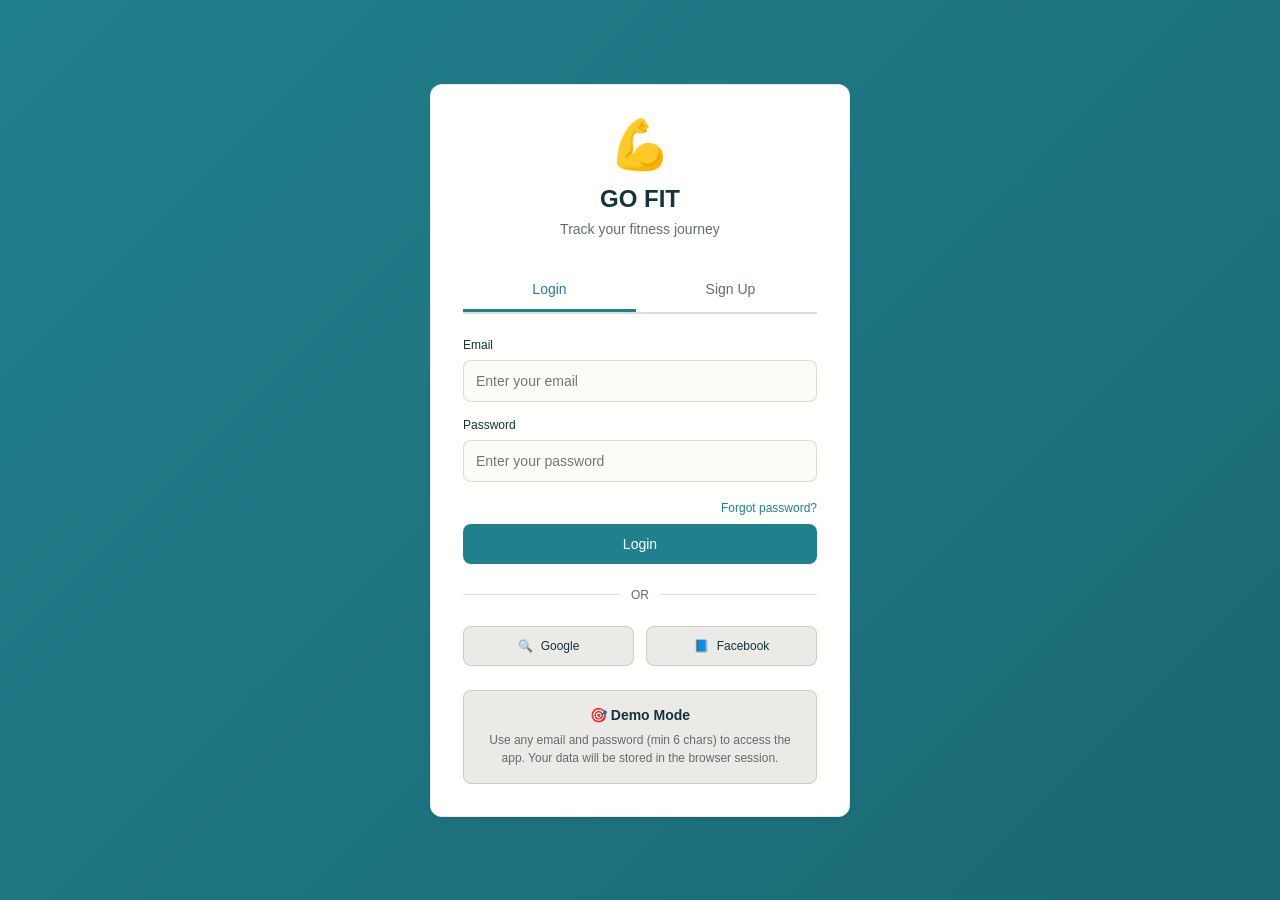
==== index.html @ e615f455 "Add files via upload" ====
<!DOCTYPE html>
<html lang="en">
<head>
    <meta charset="UTF-8">
    <meta name="viewport" content="width=device-width, initial-scale=1.0">
    <title>GO FIT</title>
    <link rel="stylesheet" href="style.css">
</head>
<body>
    <div class="container">
        <header>
            <h1>GO FIT</h1>
            <p class="subtitle">Track your workouts, progress, and nutrition</p>
            <div style="display: flex; justify-content: space-between; align-items: center;">
        <div>
            <h1>GO FIT</h1>
            <p class="subtitle">Track your workouts, progress, and nutrition</p>
        </div>
        <button onclick="logout()" class="btn btn-secondary" style="width: auto; padding: 8px 16px;">
            Logout
        </button>
    </div>
        </header>

        <div class="tabs">
            <button class="tab active" onclick="showTab('dashboard')">Dashboard</button>
            <button class="tab" onclick="showTab('workouts')">My Workouts</button>
            <button class="tab" onclick="showTab('progress')">Progress</button>
            <button class="tab" onclick="showTab('calculator')">Calculators</button>
            <button class="tab" onclick="showTab('exercises')">Exercise Library</button>
        </div>

        <!-- Dashboard Tab -->
        <div id="dashboard" class="tab-content active">
            <div class="grid">
                <div class="card">
                    <h3 class="card-title">Weekly Summary</h3>
                    <div class="stat-value" id="weeklyWorkouts">0</div>
                    <div class="stat-label">Workouts This Week</div>
                </div>
                <div class="card">
                    <h3 class="card-title">Total Workouts</h3>
                    <div class="stat-value" id="totalWorkouts">0</div>
                    <div class="stat-label">All Time</div>
                </div>
                <div class="card">
                    <h3 class="card-title">Current Streak</h3>
                    <div class="stat-value" id="currentStreak">0</div>
                    <div class="stat-label">Days</div>
                </div>
            </div>

            <div class="card">
                <h3 class="card-title">Weekly Goal Progress</h3>
                <div class="progress-bar">
                    <div class="progress-fill" id="weeklyProgress" style="width: 0%">0%</div>
                </div>
                <p style="color: var(--color-text-secondary); font-size: var(--font-size-sm);">
                    Target: 5 workouts per week
                </p>
            </div>

            <div class="card">
                <h3 class="card-title">Recent Workouts</h3>
                <ul class="workout-list" id="recentWorkoutsList">
                    <div class="empty-state">
                        <div class="empty-state-icon">🏋️</div>
                        <p>No workouts logged yet. Add your first workout!</p>
                    </div>
                </ul>
            </div>
        </div>

        <!-- Workouts Tab -->
        <div id="workouts" class="tab-content">
            <div class="grid">
                <div class="card">
                    <h3 class="card-title">Log New Workout</h3>
                    <form id="workoutForm">
                        <div class="form-group">
                            <label>Workout Type</label>
                            <select id="workoutType" required>
                                <option value="">Select type...</option>
                                <option value="Chest">Chest</option>
                                <option value="Back">Back</option>
                                <option value="Legs">Legs</option>
                                <option value="Shoulders">Shoulders</option>
                                <option value="Arms">Arms</option>
                                <option value="Cardio">Cardio</option>
                                <option value="Full Body">Full Body</option>
                            </select>
                        </div>
                        <div class="form-group">
                            <label>Duration (minutes)</label>
                            <input type="number" id="duration" min="1" required>
                        </div>
                        <div class="form-group">
                            <label>Intensity</label>
                            <select id="intensity" required>
                                <option value="Light">Light</option>
                                <option value="Moderate">Moderate</option>
                                <option value="High">High</option>
                                <option value="Extreme">Extreme</option>
                            </select>
                        </div>
                        <div class="form-group">
                            <label>Notes (optional)</label>
                            <textarea id="notes" rows="3" placeholder="How did the workout feel?"></textarea>
                        </div>
                        <button type="submit" class="btn">Add Workout</button>
                    </form>
                </div>

                <div class="card">
                    <h3 class="card-title">All Workouts</h3>
                    <ul class="workout-list" id="allWorkoutsList">
                        <div class="empty-state">
                            <div class="empty-state-icon">📋</div>
                            <p>No workouts yet. Start logging!</p>
                        </div>
                    </ul>
                </div>
            </div>
        </div>

        <!-- Progress Tab -->
        <div id="progress" class="tab-content">
            <div class="grid">
                <div class="card">
                    <h3 class="card-title">Body Measurements</h3>
                    <form id="measurementForm">
                        <div class="form-group">
                            <label>Weight (kg)</label>
                            <input type="number" id="weight" step="0.1" min="0" required>
                        </div>
                        <div class="form-group">
                            <label>Body Fat % (optional)</label>
                            <input type="number" id="bodyFat" step="0.1" min="0" max="100">
                        </div>
                        <div class="form-group">
                            <label>Chest (cm)</label>
                            <input type="number" id="chest" step="0.1" min="0">
                        </div>
                        <div class="form-group">
                            <label>Waist (cm)</label>
                            <input type="number" id="waist" step="0.1" min="0">
                        </div>
                        <div class="form-group">
                            <label>Arms (cm)</label>
                            <input type="number" id="arms" step="0.1" min="0">
                        </div>
                        <button type="submit" class="btn">Save Measurements</button>
                    </form>
                </div>

                <div class="card">
                    <h3 class="card-title">Latest Measurements</h3>
                    <div id="measurementDisplay">
                        <div class="empty-state">
                            <div class="empty-state-icon">📏</div>
                            <p>No measurements recorded yet.</p>
                        </div>
                    </div>
                </div>
            </div>

            <div class="card">
                <h3 class="card-title">Workout History</h3>
                <div class="grid" style="margin-top: var(--space-16);">
                    <div class="card" style="background: var(--color-bg-1);">
                        <div class="stat-label">Chest Workouts</div>
                        <div class="stat-value" id="chestCount">0</div>
                    </div>
                    <div class="card" style="background: var(--color-bg-2);">
                        <div class="stat-label">Back Workouts</div>
                        <div class="stat-value" id="backCount">0</div>
                    </div>
                    <div class="card" style="background: var(--color-bg-3);">
                        <div class="stat-label">Leg Workouts</div>
                        <div class="stat-value" id="legsCount">0</div>
                    </div>
                    <div class="card" style="background: var(--color-bg-4);">
                        <div class="stat-label">Cardio Sessions</div>
                        <div class="stat-value" id="cardioCount">0</div>
                    </div>
                </div>
            </div>
        </div>

        <!-- Calculator Tab -->
        <div id="calculator" class="tab-content">
            <div class="grid">
                <div class="card">
                    <h3 class="card-title">BMI Calculator</h3>
                    <form id="bmiForm">
                        <div class="form-group">
                            <label>Height (cm)</label>
                            <input type="number" id="bmiHeight" step="0.1" min="0" required>
                        </div>
                        <div class="form-group">
                            <label>Weight (kg)</label>
                            <input type="number" id="bmiWeight" step="0.1" min="0" required>
                        </div>
                        <button type="submit" class="btn">Calculate BMI</button>
                    </form>
                    <div id="bmiResult"></div>
                </div>

                <div class="card">
                    <h3 class="card-title">Calorie Calculator</h3>
                    <form id="calorieForm">
                        <div class="form-group">
                            <label>Age</label>
                            <input type="number" id="age" min="1" required>
                        </div>
                        <div class="form-group">
                            <label>Gender</label>
                            <select id="gender" required>
                                <option value="male">Male</option>
                                <option value="female">Female</option>
                            </select>
                        </div>
                        <div class="form-group">
                            <label>Height (cm)</label>
                            <input type="number" id="calHeight" step="0.1" min="0" required>
                        </div>
                        <div class="form-group">
                            <label>Weight (kg)</label>
                            <input type="number" id="calWeight" step="0.1" min="0" required>
                        </div>
                        <div class="form-group">
                            <label>Activity Level</label>
                            <select id="activityLevel" required>
                                <option value="1.2">Sedentary (little/no exercise)</option>
                                <option value="1.375">Light (1-3 days/week)</option>
                                <option value="1.55">Moderate (3-5 days/week)</option>
                                <option value="1.725">Active (6-7 days/week)</option>
                                <option value="1.9">Very Active (twice per day)</option>
                            </select>
                        </div>
                        <button type="submit" class="btn">Calculate Calories</button>
                    </form>
                    <div id="calorieResult"></div>
                </div>

                <div class="card">
                    <h3 class="card-title">Macro Calculator</h3>
                    <form id="macroForm">
                        <div class="form-group">
                            <label>Daily Calories</label>
                            <input type="number" id="macroCalories" min="0" required>
                        </div>
                        <div class="form-group">
                            <label>Goal</label>
                            <select id="macroGoal" required>
                                <option value="balanced">Balanced (40/30/30)</option>
                                <option value="bulking">Bulking (40/30/30)</option>
                                <option value="cutting">Cutting (40/40/20)</option>
                                <option value="highprotein">High Protein (30/40/30)</option>
                            </select>
                        </div>
                        <button type="submit" class="btn">Calculate Macros</button>
                    </form>
                    <div id="macroResult"></div>
                </div>
            </div>
        </div>

        <!-- Exercise Library Tab -->
        <div id="exercises" class="tab-content">
            <div class="card">
                <h3 class="card-title">Exercise Library</h3>
                <div class="form-group">
                    <label>Filter by Muscle Group</label>
                    <select id="exerciseFilter" onchange="filterExercises()">
                        <option value="all">All Exercises</option>
                        <option value="chest">Chest</option>
                        <option value="back">Back</option>
                        <option value="legs">Legs</option>
                        <option value="shoulders">Shoulders</option>
                        <option value="arms">Arms</option>
                        <option value="core">Core</option>
                    </select>
                </div>
                <div class="exercise-grid" id="exerciseLibrary"></div>
            </div>
        </div>
    </div>

    <script src="script.js"></script>
</body>
</html>
---- style.css ----
:root {
  /* Primitive Color Tokens */
  --color-white: rgba(255, 255, 255, 1);
  --color-black: rgba(0, 0, 0, 1);
  --color-cream-50: rgba(252, 252, 249, 1);
  --color-cream-100: rgba(255, 255, 253, 1);
  --color-gray-200: rgba(245, 245, 245, 1);
  --color-gray-300: rgba(167, 169, 169, 1);
  --color-gray-400: rgba(119, 124, 124, 1);
  --color-slate-500: rgba(98, 108, 113, 1);
  --color-brown-600: rgba(94, 82, 64, 1);
  --color-charcoal-700: rgba(31, 33, 33, 1);
  --color-charcoal-800: rgba(38, 40, 40, 1);
  --color-slate-900: rgba(19, 52, 59, 1);
  --color-teal-300: rgba(50, 184, 198, 1);
  --color-teal-400: rgba(45, 166, 178, 1);
  --color-teal-500: rgba(33, 128, 141, 1);
  --color-teal-600: rgba(29, 116, 128, 1);
  --color-teal-700: rgba(26, 104, 115, 1);
  --color-teal-800: rgba(41, 150, 161, 1);
  --color-red-400: rgba(255, 84, 89, 1);
  --color-red-500: rgba(192, 21, 47, 1);
  --color-orange-400: rgba(230, 129, 97, 1);
  --color-orange-500: rgba(168, 75, 47, 1);

  /* RGB versions for opacity control */
  --color-brown-600-rgb: 94, 82, 64;
  --color-teal-500-rgb: 33, 128, 141;
  --color-slate-900-rgb: 19, 52, 59;
  --color-slate-500-rgb: 98, 108, 113;
  --color-red-500-rgb: 192, 21, 47;
  --color-red-400-rgb: 255, 84, 89;
  --color-orange-500-rgb: 168, 75, 47;
  --color-orange-400-rgb: 230, 129, 97;

  /* Background color tokens (Light Mode) */
  --color-bg-1: rgba(59, 130, 246, 0.08); /* Light blue */
  --color-bg-2: rgba(245, 158, 11, 0.08); /* Light yellow */
  --color-bg-3: rgba(34, 197, 94, 0.08); /* Light green */
  --color-bg-4: rgba(239, 68, 68, 0.08); /* Light red */
  --color-bg-5: rgba(147, 51, 234, 0.08); /* Light purple */
  --color-bg-6: rgba(249, 115, 22, 0.08); /* Light orange */
  --color-bg-7: rgba(236, 72, 153, 0.08); /* Light pink */
  --color-bg-8: rgba(6, 182, 212, 0.08); /* Light cyan */

  /* Semantic Color Tokens (Light Mode) */
  --color-background: var(--color-cream-50);
  --color-surface: var(--color-cream-100);
  --color-text: var(--color-slate-900);
  --color-text-secondary: var(--color-slate-500);
  --color-primary: var(--color-teal-500);
  --color-primary-hover: var(--color-teal-600);
  --color-primary-active: var(--color-teal-700);
  --color-secondary: rgba(var(--color-brown-600-rgb), 0.12);
  --color-secondary-hover: rgba(var(--color-brown-600-rgb), 0.2);
  --color-secondary-active: rgba(var(--color-brown-600-rgb), 0.25);
  --color-border: rgba(var(--color-brown-600-rgb), 0.2);
  --color-btn-primary-text: var(--color-cream-50);
  --color-card-border: rgba(var(--color-brown-600-rgb), 0.12);
  --color-card-border-inner: rgba(var(--color-brown-600-rgb), 0.12);
  --color-error: var(--color-red-500);
  --color-success: var(--color-teal-500);
  --color-warning: var(--color-orange-500);
  --color-info: var(--color-slate-500);
  --color-focus-ring: rgba(var(--color-teal-500-rgb), 0.4);
  --color-select-caret: rgba(var(--color-slate-900-rgb), 0.8);

  /* Common style patterns */
  --focus-ring: 0 0 0 3px var(--color-focus-ring);
  --focus-outline: 2px solid var(--color-primary);
  --status-bg-opacity: 0.15;
  --status-border-opacity: 0.25;
  --select-caret-light: url("data:image/svg+xml,%3Csvg xmlns='http://www.w3.org/2000/svg' width='16' height='16' viewBox='0 0 24 24' fill='none' stroke='%23134252' stroke-width='2' stroke-linecap='round' stroke-linejoin='round'%3E%3Cpolyline points='6 9 12 15 18 9'%3E%3C/polyline%3E%3C/svg%3E");
  --select-caret-dark: url("data:image/svg+xml,%3Csvg xmlns='http://www.w3.org/2000/svg' width='16' height='16' viewBox='0 0 24 24' fill='none' stroke='%23f5f5f5' stroke-width='2' stroke-linecap='round' stroke-linejoin='round'%3E%3Cpolyline points='6 9 12 15 18 9'%3E%3C/polyline%3E%3C/svg%3E");

  /* RGB versions for opacity control */
  --color-success-rgb: 33, 128, 141;
  --color-error-rgb: 192, 21, 47;
  --color-warning-rgb: 168, 75, 47;
  --color-info-rgb: 98, 108, 113;

  /* Typography */
  --font-family-base: "FKGroteskNeue", "Geist", "Inter", -apple-system,
    BlinkMacSystemFont, "Segoe UI", Roboto, sans-serif;
  --font-family-mono: "Berkeley Mono", ui-monospace, SFMono-Regular, Menlo,
    Monaco, Consolas, monospace;
  --font-size-xs: 11px;
  --font-size-sm: 12px;
  --font-size-base: 14px;
  --font-size-md: 14px;
  --font-size-lg: 16px;
  --font-size-xl: 18px;
  --font-size-2xl: 20px;
  --font-size-3xl: 24px;
  --font-size-4xl: 30px;
  --font-weight-normal: 400;
  --font-weight-medium: 500;
  --font-weight-semibold: 550;
  --font-weight-bold: 600;
  --line-height-tight: 1.2;
  --line-height-normal: 1.5;
  --letter-spacing-tight: -0.01em;

  /* Spacing */
  --space-0: 0;
  --space-1: 1px;
  --space-2: 2px;
  --space-4: 4px;
  --space-6: 6px;
  --space-8: 8px;
  --space-10: 10px;
  --space-12: 12px;
  --space-16: 16px;
  --space-20: 20px;
  --space-24: 24px;
  --space-32: 32px;

  /* Border Radius */
  --radius-sm: 6px;
  --radius-base: 8px;
  --radius-md: 10px;
  --radius-lg: 12px;
  --radius-full: 9999px;

  /* Shadows */
  --shadow-xs: 0 1px 2px rgba(0, 0, 0, 0.02);
  --shadow-sm: 0 1px 3px rgba(0, 0, 0, 0.04), 0 1px 2px rgba(0, 0, 0, 0.02);
  --shadow-md: 0 4px 6px -1px rgba(0, 0, 0, 0.04),
    0 2px 4px -1px rgba(0, 0, 0, 0.02);
  --shadow-lg: 0 10px 15px -3px rgba(0, 0, 0, 0.04),
    0 4px 6px -2px rgba(0, 0, 0, 0.02);
  --shadow-inset-sm: inset 0 1px 0 rgba(255, 255, 255, 0.15),
    inset 0 -1px 0 rgba(0, 0, 0, 0.03);

  /* Animation */
  --duration-fast: 150ms;
  --duration-normal: 250ms;
  --ease-standard: cubic-bezier(0.16, 1, 0.3, 1);

  /* Layout */
  --container-sm: 640px;
  --container-md: 768px;
  --container-lg: 1024px;
  --container-xl: 1280px;
}

/* Dark mode colors */
@media (prefers-color-scheme: dark) {
  :root {
    /* RGB versions for opacity control (Dark Mode) */
    --color-gray-400-rgb: 119, 124, 124;
    --color-teal-300-rgb: 50, 184, 198;
    --color-gray-300-rgb: 167, 169, 169;
    --color-gray-200-rgb: 245, 245, 245;

    /* Background color tokens (Dark Mode) */
    --color-bg-1: rgba(29, 78, 216, 0.15); /* Dark blue */
    --color-bg-2: rgba(180, 83, 9, 0.15); /* Dark yellow */
    --color-bg-3: rgba(21, 128, 61, 0.15); /* Dark green */
    --color-bg-4: rgba(185, 28, 28, 0.15); /* Dark red */
    --color-bg-5: rgba(107, 33, 168, 0.15); /* Dark purple */
    --color-bg-6: rgba(194, 65, 12, 0.15); /* Dark orange */
    --color-bg-7: rgba(190, 24, 93, 0.15); /* Dark pink */
    --color-bg-8: rgba(8, 145, 178, 0.15); /* Dark cyan */

    /* Semantic Color Tokens (Dark Mode) */
    --color-background: var(--color-charcoal-700);
    --color-surface: var(--color-charcoal-800);
    --color-text: var(--color-gray-200);
    --color-text-secondary: rgba(var(--color-gray-300-rgb), 0.7);
    --color-primary: var(--color-teal-300);
    --color-primary-hover: var(--color-teal-400);
    --color-primary-active: var(--color-teal-800);
    --color-secondary: rgba(var(--color-gray-400-rgb), 0.15);
    --color-secondary-hover: rgba(var(--color-gray-400-rgb), 0.25);
    --color-secondary-active: rgba(var(--color-gray-400-rgb), 0.3);
    --color-border: rgba(var(--color-gray-400-rgb), 0.3);
    --color-error: var(--color-red-400);
    --color-success: var(--color-teal-300);
    --color-warning: var(--color-orange-400);
    --color-info: var(--color-gray-300);
    --color-focus-ring: rgba(var(--color-teal-300-rgb), 0.4);
    --color-btn-primary-text: var(--color-slate-900);
    --color-card-border: rgba(var(--color-gray-400-rgb), 0.2);
    --color-card-border-inner: rgba(var(--color-gray-400-rgb), 0.15);
    --shadow-inset-sm: inset 0 1px 0 rgba(255, 255, 255, 0.1),
      inset 0 -1px 0 rgba(0, 0, 0, 0.15);
    --button-border-secondary: rgba(var(--color-gray-400-rgb), 0.2);
    --color-border-secondary: rgba(var(--color-gray-400-rgb), 0.2);
    --color-select-caret: rgba(var(--color-gray-200-rgb), 0.8);

    /* Common style patterns - updated for dark mode */
    --focus-ring: 0 0 0 3px var(--color-focus-ring);
    --focus-outline: 2px solid var(--color-primary);
    --status-bg-opacity: 0.15;
    --status-border-opacity: 0.25;
    --select-caret-light: url("data:image/svg+xml,%3Csvg xmlns='http://www.w3.org/2000/svg' width='16' height='16' viewBox='0 0 24 24' fill='none' stroke='%23134252' stroke-width='2' stroke-linecap='round' stroke-linejoin='round'%3E%3Cpolyline points='6 9 12 15 18 9'%3E%3C/polyline%3E%3C/svg%3E");
    --select-caret-dark: url("data:image/svg+xml,%3Csvg xmlns='http://www.w3.org/2000/svg' width='16' height='16' viewBox='0 0 24 24' fill='none' stroke='%23f5f5f5' stroke-width='2' stroke-linecap='round' stroke-linejoin='round'%3E%3Cpolyline points='6 9 12 15 18 9'%3E%3C/polyline%3E%3C/svg%3E");

    /* RGB versions for dark mode */
    --color-success-rgb: var(--color-teal-300-rgb);
    --color-error-rgb: var(--color-red-400-rgb);
    --color-warning-rgb: var(--color-orange-400-rgb);
    --color-info-rgb: var(--color-gray-300-rgb);
  }
}

/* Data attribute for manual theme switching */
[data-color-scheme="dark"] {
  /* RGB versions for opacity control (dark mode) */
  --color-gray-400-rgb: 119, 124, 124;
  --color-teal-300-rgb: 50, 184, 198;
  --color-gray-300-rgb: 167, 169, 169;
  --color-gray-200-rgb: 245, 245, 245;

  /* Colorful background palette - Dark Mode */
  --color-bg-1: rgba(29, 78, 216, 0.15); /* Dark blue */
  --color-bg-2: rgba(180, 83, 9, 0.15); /* Dark yellow */
  --color-bg-3: rgba(21, 128, 61, 0.15); /* Dark green */
  --color-bg-4: rgba(185, 28, 28, 0.15); /* Dark red */
  --color-bg-5: rgba(107, 33, 168, 0.15); /* Dark purple */
  --color-bg-6: rgba(194, 65, 12, 0.15); /* Dark orange */
  --color-bg-7: rgba(190, 24, 93, 0.15); /* Dark pink */
  --color-bg-8: rgba(8, 145, 178, 0.15); /* Dark cyan */

  /* Semantic Color Tokens (Dark Mode) */
  --color-background: var(--color-charcoal-700);
  --color-surface: var(--color-charcoal-800);
  --color-text: var(--color-gray-200);
  --color-text-secondary: rgba(var(--color-gray-300-rgb), 0.7);
  --color-primary: var(--color-teal-300);
  --color-primary-hover: var(--color-teal-400);
  --color-primary-active: var(--color-teal-800);
  --color-secondary: rgba(var(--color-gray-400-rgb), 0.15);
  --color-secondary-hover: rgba(var(--color-gray-400-rgb), 0.25);
  --color-secondary-active: rgba(var(--color-gray-400-rgb), 0.3);
  --color-border: rgba(var(--color-gray-400-rgb), 0.3);
  --color-error: var(--color-red-400);
  --color-success: var(--color-teal-300);
  --color-warning: var(--color-orange-400);
  --color-info: var(--color-gray-300);
  --color-focus-ring: rgba(var(--color-teal-300-rgb), 0.4);
  --color-btn-primary-text: var(--color-slate-900);
  --color-card-border: rgba(var(--color-gray-400-rgb), 0.15);
  --color-card-border-inner: rgba(var(--color-gray-400-rgb), 0.15);
  --shadow-inset-sm: inset 0 1px 0 rgba(255, 255, 255, 0.1),
    inset 0 -1px 0 rgba(0, 0, 0, 0.15);
  --color-border-secondary: rgba(var(--color-gray-400-rgb), 0.2);
  --color-select-caret: rgba(var(--color-gray-200-rgb), 0.8);

  /* Common style patterns - updated for dark mode */
  --focus-ring: 0 0 0 3px var(--color-focus-ring);
  --focus-outline: 2px solid var(--color-primary);
  --status-bg-opacity: 0.15;
  --status-border-opacity: 0.25;
  --select-caret-light: url("data:image/svg+xml,%3Csvg xmlns='http://www.w3.org/2000/svg' width='16' height='16' viewBox='0 0 24 24' fill='none' stroke='%23134252' stroke-width='2' stroke-linecap='round' stroke-linejoin='round'%3E%3Cpolyline points='6 9 12 15 18 9'%3E%3C/polyline%3E%3C/svg%3E");
  --select-caret-dark: url("data:image/svg+xml,%3Csvg xmlns='http://www.w3.org/2000/svg' width='16' height='16' viewBox='0 0 24 24' fill='none' stroke='%23f5f5f5' stroke-width='2' stroke-linecap='round' stroke-linejoin='round'%3E%3Cpolyline points='6 9 12 15 18 9'%3E%3C/polyline%3E%3C/svg%3E");

  /* RGB versions for dark mode */
  --color-success-rgb: var(--color-teal-300-rgb);
  --color-error-rgb: var(--color-red-400-rgb);
  --color-warning-rgb: var(--color-orange-400-rgb);
  --color-info-rgb: var(--color-gray-300-rgb);
}

[data-color-scheme="light"] {
  /* RGB versions for opacity control (light mode) */
  --color-brown-600-rgb: 94, 82, 64;
  --color-teal-500-rgb: 33, 128, 141;
  --color-slate-900-rgb: 19, 52, 59;

  /* Semantic Color Tokens (Light Mode) */
  --color-background: var(--color-cream-50);
  --color-surface: var(--color-cream-100);
  --color-text: var(--color-slate-900);
  --color-text-secondary: var(--color-slate-500);
  --color-primary: var(--color-teal-500);
  --color-primary-hover: var(--color-teal-600);
  --color-primary-active: var(--color-teal-700);
  --color-secondary: rgba(var(--color-brown-600-rgb), 0.12);
  --color-secondary-hover: rgba(var(--color-brown-600-rgb), 0.2);
  --color-secondary-active: rgba(var(--color-brown-600-rgb), 0.25);
  --color-border: rgba(var(--color-brown-600-rgb), 0.2);
  --color-btn-primary-text: var(--color-cream-50);
  --color-card-border: rgba(var(--color-brown-600-rgb), 0.12);
  --color-card-border-inner: rgba(var(--color-brown-600-rgb), 0.12);
  --color-error: var(--color-red-500);
  --color-success: var(--color-teal-500);
  --color-warning: var(--color-orange-500);
  --color-info: var(--color-slate-500);
  --color-focus-ring: rgba(var(--color-teal-500-rgb), 0.4);

  /* RGB versions for light mode */
  --color-success-rgb: var(--color-teal-500-rgb);
  --color-error-rgb: var(--color-red-500-rgb);
  --color-warning-rgb: var(--color-orange-500-rgb);
  --color-info-rgb: var(--color-slate-500-rgb);
}

/* Base styles */
html {
  font-size: var(--font-size-base);
  font-family: var(--font-family-base);
  line-height: var(--line-height-normal);
  color: var(--color-text);
  background-color: var(--color-background);
  -webkit-font-smoothing: antialiased;
  box-sizing: border-box;
}

body {
  margin: 0;
  padding: 0;
}

*,
*::before,
*::after {
  box-sizing: inherit;
}

/* Typography */
h1,
h2,
h3,
h4,
h5,
h6 {
  margin: 0;
  font-weight: var(--font-weight-semibold);
  line-height: var(--line-height-tight);
  color: var(--color-text);
  letter-spacing: var(--letter-spacing-tight);
}

h1 {
  font-size: var(--font-size-4xl);
}
h2 {
  font-size: var(--font-size-3xl);
}
h3 {
  font-size: var(--font-size-2xl);
}
h4 {
  font-size: var(--font-size-xl);
}
h5 {
  font-size: var(--font-size-lg);
}
h6 {
  font-size: var(--font-size-md);
}

p {
  margin: 0 0 var(--space-16) 0;
}

a {
  color: var(--color-primary);
  text-decoration: none;
  transition: color var(--duration-fast) var(--ease-standard);
}

a:hover {
  color: var(--color-primary-hover);
}

code,
pre {
  font-family: var(--font-family-mono);
  font-size: calc(var(--font-size-base) * 0.95);
  background-color: var(--color-secondary);
  border-radius: var(--radius-sm);
}

code {
  padding: var(--space-1) var(--space-4);
}

pre {
  padding: var(--space-16);
  margin: var(--space-16) 0;
  overflow: auto;
  border: 1px solid var(--color-border);
}

pre code {
  background: none;
  padding: 0;
}

/* Buttons */
.btn {
  display: inline-flex;
  align-items: center;
  justify-content: center;
  padding: var(--space-8) var(--space-16);
  border-radius: var(--radius-base);
  font-size: var(--font-size-base);
  font-weight: 500;
  line-height: 1.5;
  cursor: pointer;
  transition: all var(--duration-normal) var(--ease-standard);
  border: none;
  text-decoration: none;
  position: relative;
}

.btn:focus-visible {
  outline: none;
  box-shadow: var(--focus-ring);
}

.btn--primary {
  background: var(--color-primary);
  color: var(--color-btn-primary-text);
}

.btn--primary:hover {
  background: var(--color-primary-hover);
}

.btn--primary:active {
  background: var(--color-primary-active);
}

.btn--secondary {
  background: var(--color-secondary);
  color: var(--color-text);
}

.btn--secondary:hover {
  background: var(--color-secondary-hover);
}

.btn--secondary:active {
  background: var(--color-secondary-active);
}

.btn--outline {
  background: transparent;
  border: 1px solid var(--color-border);
  color: var(--color-text);
}

.btn--outline:hover {
  background: var(--color-secondary);
}

.btn--sm {
  padding: var(--space-4) var(--space-12);
  font-size: var(--font-size-sm);
  border-radius: var(--radius-sm);
}

.btn--lg {
  padding: var(--space-10) var(--space-20);
  font-size: var(--font-size-lg);
  border-radius: var(--radius-md);
}

.btn--full-width {
  width: 100%;
}

.btn:disabled {
  opacity: 0.5;
  cursor: not-allowed;
}

/* Form elements */
.form-control {
  display: block;
  width: 100%;
  padding: var(--space-8) var(--space-12);
  font-size: var(--font-size-md);
  line-height: 1.5;
  color: var(--color-text);
  background-color: var(--color-surface);
  border: 1px solid var(--color-border);
  border-radius: var(--radius-base);
  transition: border-color var(--duration-fast) var(--ease-standard),
    box-shadow var(--duration-fast) var(--ease-standard);
}

textarea.form-control {
  font-family: var(--font-family-base);
  font-size: var(--font-size-base);
}

select.form-control {
  padding: var(--space-8) var(--space-12);
  -webkit-appearance: none;
  -moz-appearance: none;
  appearance: none;
  background-image: var(--select-caret-light);
  background-repeat: no-repeat;
  background-position: right var(--space-12) center;
  background-size: 16px;
  padding-right: var(--space-32);
}

/* Add a dark mode specific caret */
@media (prefers-color-scheme: dark) {
  select.form-control {
    background-image: var(--select-caret-dark);
  }
}

/* Also handle data-color-scheme */
[data-color-scheme="dark"] select.form-control {
  background-image: var(--select-caret-dark);
}

[data-color-scheme="light"] select.form-control {
  background-image: var(--select-caret-light);
}

.form-control:focus {
  border-color: var(--color-primary);
  outline: var(--focus-outline);
}

.form-label {
  display: block;
  margin-bottom: var(--space-8);
  font-weight: var(--font-weight-medium);
  font-size: var(--font-size-sm);
}

.form-group {
  margin-bottom: var(--space-16);
}

/* Card component */
.card {
  background-color: var(--color-surface);
  border-radius: var(--radius-lg);
  border: 1px solid var(--color-card-border);
  box-shadow: var(--shadow-sm);
  overflow: hidden;
  transition: box-shadow var(--duration-normal) var(--ease-standard);
}

.card:hover {
  box-shadow: var(--shadow-md);
}

.card__body {
  padding: var(--space-16);
}

.card__header,
.card__footer {
  padding: var(--space-16);
  border-bottom: 1px solid var(--color-card-border-inner);
}

/* Status indicators - simplified with CSS variables */
.status {
  display: inline-flex;
  align-items: center;
  padding: var(--space-6) var(--space-12);
  border-radius: var(--radius-full);
  font-weight: var(--font-weight-medium);
  font-size: var(--font-size-sm);
}

.status--success {
  background-color: rgba(
    var(--color-success-rgb, 33, 128, 141),
    var(--status-bg-opacity)
  );
  color: var(--color-success);
  border: 1px solid
    rgba(var(--color-success-rgb, 33, 128, 141), var(--status-border-opacity));
}

.status--error {
  background-color: rgba(
    var(--color-error-rgb, 192, 21, 47),
    var(--status-bg-opacity)
  );
  color: var(--color-error);
  border: 1px solid
    rgba(var(--color-error-rgb, 192, 21, 47), var(--status-border-opacity));
}

.status--warning {
  background-color: rgba(
    var(--color-warning-rgb, 168, 75, 47),
    var(--status-bg-opacity)
  );
  color: var(--color-warning);
  border: 1px solid
    rgba(var(--color-warning-rgb, 168, 75, 47), var(--status-border-opacity));
}

.status--info {
  background-color: rgba(
    var(--color-info-rgb, 98, 108, 113),
    var(--status-bg-opacity)
  );
  color: var(--color-info);
  border: 1px solid
    rgba(var(--color-info-rgb, 98, 108, 113), var(--status-border-opacity));
}

/* Container layout */
.container {
  width: 100%;
  margin-right: auto;
  margin-left: auto;
  padding-right: var(--space-16);
  padding-left: var(--space-16);
}

@media (min-width: 640px) {
  .container {
    max-width: var(--container-sm);
  }
}
@media (min-width: 768px) {
  .container {
    max-width: var(--container-md);
  }
}
@media (min-width: 1024px) {
  .container {
    max-width: var(--container-lg);
  }
}
@media (min-width: 1280px) {
  .container {
    max-width: var(--container-xl);
  }
}

/* Utility classes */
.flex {
  display: flex;
}
.flex-col {
  flex-direction: column;
}
.items-center {
  align-items: center;
}
.justify-center {
  justify-content: center;
}
.justify-between {
  justify-content: space-between;
}
.gap-4 {
  gap: var(--space-4);
}
.gap-8 {
  gap: var(--space-8);
}
.gap-16 {
  gap: var(--space-16);
}

.m-0 {
  margin: 0;
}
.mt-8 {
  margin-top: var(--space-8);
}
.mb-8 {
  margin-bottom: var(--space-8);
}
.mx-8 {
  margin-left: var(--space-8);
  margin-right: var(--space-8);
}
.my-8 {
  margin-top: var(--space-8);
  margin-bottom: var(--space-8);
}

.p-0 {
  padding: 0;
}
.py-8 {
  padding-top: var(--space-8);
  padding-bottom: var(--space-8);
}
.px-8 {
  padding-left: var(--space-8);
  padding-right: var(--space-8);
}
.py-16 {
  padding-top: var(--space-16);
  padding-bottom: var(--space-16);
}
.px-16 {
  padding-left: var(--space-16);
  padding-right: var(--space-16);
}

.block {
  display: block;
}
.hidden {
  display: none;
}

/* Accessibility */
.sr-only {
  position: absolute;
  width: 1px;
  height: 1px;
  padding: 0;
  margin: -1px;
  overflow: hidden;
  clip: rect(0, 0, 0, 0);
  white-space: nowrap;
  border-width: 0;
}

:focus-visible {
  outline: var(--focus-outline);
  outline-offset: 2px;
}

/* Dark mode specifics */
[data-color-scheme="dark"] .btn--outline {
  border: 1px solid var(--color-border-secondary);
}

@font-face {
  font-family: 'FKGroteskNeue';
  src: url('https://r2cdn.perplexity.ai/fonts/FKGroteskNeue.woff2')
    format('woff2');
}

/* END PERPLEXITY DESIGN SYSTEM */
/* Fitness Tracker Dashboard - Styles */

:root {
  /* Primitive Color Tokens */
  --color-white: rgba(255, 255, 255, 1);
  --color-black: rgba(0, 0, 0, 1);
  --color-cream-50: rgba(252, 252, 249, 1);
  --color-cream-100: rgba(255, 255, 253, 1);
  --color-gray-200: rgba(245, 245, 245, 1);
  --color-gray-300: rgba(167, 169, 169, 1);
  --color-gray-400: rgba(119, 124, 124, 1);
  --color-slate-500: rgba(98, 108, 113, 1);
  --color-brown-600: rgba(94, 82, 64, 1);
  --color-charcoal-700: rgba(31, 33, 33, 1);
  --color-charcoal-800: rgba(38, 40, 40, 1);
  --color-slate-900: rgba(19, 52, 59, 1);
  --color-teal-300: rgba(50, 184, 198, 1);
  --color-teal-400: rgba(45, 166, 178, 1);
  --color-teal-500: rgba(33, 128, 141, 1);
  --color-teal-600: rgba(29, 116, 128, 1);
  --color-teal-700: rgba(26, 104, 115, 1);
  --color-teal-800: rgba(41, 150, 161, 1);
  --color-red-400: rgba(255, 84, 89, 1);
  --color-red-500: rgba(192, 21, 47, 1);
  --color-orange-400: rgba(230, 129, 97, 1);
  --color-orange-500: rgba(168, 75, 47, 1);

  /* RGB versions for opacity control */
  --color-brown-600-rgb: 94, 82, 64;
  --color-teal-500-rgb: 33, 128, 141;
  --color-slate-900-rgb: 19, 52, 59;
  --color-slate-500-rgb: 98, 108, 113;
  --color-red-500-rgb: 192, 21, 47;
  --color-red-400-rgb: 255, 84, 89;
  --color-orange-500-rgb: 168, 75, 47;
  --color-orange-400-rgb: 230, 129, 97;

  /* Background color tokens (Light Mode) */
  --color-bg-1: rgba(59, 130, 246, 0.08); /* Light blue */
  --color-bg-2: rgba(245, 158, 11, 0.08); /* Light yellow */
  --color-bg-3: rgba(34, 197, 94, 0.08); /* Light green */
  --color-bg-4: rgba(239, 68, 68, 0.08); /* Light red */
  --color-bg-5: rgba(147, 51, 234, 0.08); /* Light purple */
  --color-bg-6: rgba(249, 115, 22, 0.08); /* Light orange */
  --color-bg-7: rgba(236, 72, 153, 0.08); /* Light pink */
  --color-bg-8: rgba(6, 182, 212, 0.08); /* Light cyan */

  /* Semantic Color Tokens (Light Mode) */
  --color-background: var(--color-cream-50);
  --color-surface: var(--color-cream-100);
  --color-text: var(--color-slate-900);
  --color-text-secondary: var(--color-slate-500);
  --color-primary: var(--color-teal-500);
  --color-primary-hover: var(--color-teal-600);
  --color-primary-active: var(--color-teal-700);
  --color-secondary: rgba(var(--color-brown-600-rgb), 0.12);
  --color-secondary-hover: rgba(var(--color-brown-600-rgb), 0.2);
  --color-secondary-active: rgba(var(--color-brown-600-rgb), 0.25);
  --color-border: rgba(var(--color-brown-600-rgb), 0.2);
  --color-btn-primary-text: var(--color-cream-50);
  --color-card-border: rgba(var(--color-brown-600-rgb), 0.12);
  --color-card-border-inner: rgba(var(--color-brown-600-rgb), 0.12);
  --color-error: var(--color-red-500);
  --color-success: var(--color-teal-500);
  --color-warning: var(--color-orange-500);
  --color-info: var(--color-slate-500);
  --color-focus-ring: rgba(var(--color-teal-500-rgb), 0.4);
  --color-select-caret: rgba(var(--color-slate-900-rgb), 0.8);

  /* Common style patterns */
  --focus-ring: 0 0 0 3px var(--color-focus-ring);
  --focus-outline: 2px solid var(--color-primary);
  --status-bg-opacity: 0.15;
  --status-border-opacity: 0.25;

  /* RGB versions for opacity control */
  --color-success-rgb: 33, 128, 141;
  --color-error-rgb: 192, 21, 47;
  --color-warning-rgb: 168, 75, 47;
  --color-info-rgb: 98, 108, 113;

  /* Typography */
  --font-family-base: "FKGroteskNeue", "Geist", "Inter", -apple-system,
    BlinkMacSystemFont, "Segoe UI", Roboto, sans-serif;
  --font-family-mono: "Berkeley Mono", ui-monospace, SFMono-Regular, Menlo,
    Monaco, Consolas, monospace;
  --font-size-xs: 11px;
  --font-size-sm: 12px;
  --font-size-base: 14px;
  --font-size-md: 14px;
  --font-size-lg: 16px;
  --font-size-xl: 18px;
  --font-size-2xl: 20px;
  --font-size-3xl: 24px;
  --font-size-4xl: 30px;
  --font-weight-normal: 400;
  --font-weight-medium: 500;
  --font-weight-semibold: 550;
  --font-weight-bold: 600;
  --line-height-tight: 1.2;
  --line-height-normal: 1.5;
  --letter-spacing-tight: -0.01em;

  /* Spacing */
  --space-0: 0;
  --space-1: 1px;
  --space-2: 2px;
  --space-4: 4px;
  --space-6: 6px;
  --space-8: 8px;
  --space-10: 10px;
  --space-12: 12px;
  --space-16: 16px;
  --space-20: 20px;
  --space-24: 24px;
  --space-32: 32px;

  /* Border Radius */
  --radius-sm: 6px;
  --radius-base: 8px;
  --radius-md: 10px;
  --radius-lg: 12px;
  --radius-full: 9999px;

  /* Shadows */
  --shadow-xs: 0 1px 2px rgba(0, 0, 0, 0.02);
  --shadow-sm: 0 1px 3px rgba(0, 0, 0, 0.04), 0 1px 2px rgba(0, 0, 0, 0.02);
  --shadow-md: 0 4px 6px -1px rgba(0, 0, 0, 0.04),
    0 2px 4px -1px rgba(0, 0, 0, 0.02);
  --shadow-lg: 0 10px 15px -3px rgba(0, 0, 0, 0.04),
    0 4px 6px -2px rgba(0, 0, 0, 0.02);
  --shadow-inset-sm: inset 0 1px 0 rgba(255, 255, 255, 0.15),
    inset 0 -1px 0 rgba(0, 0, 0, 0.03);

  /* Animation */
  --duration-fast: 150ms;
  --duration-normal: 250ms;
  --ease-standard: cubic-bezier(0.16, 1, 0.3, 1);

  /* Layout */
  --container-sm: 640px;
  --container-md: 768px;
  --container-lg: 1024px;
  --container-xl: 1280px;
}

/* Dark mode colors */
@media (prefers-color-scheme: dark) {
  :root {
    /* RGB versions for opacity control (Dark Mode) */
    --color-gray-400-rgb: 119, 124, 124;
    --color-teal-300-rgb: 50, 184, 198;
    --color-gray-300-rgb: 167, 169, 169;
    --color-gray-200-rgb: 245, 245, 245;

    /* Background color tokens (Dark Mode) */
    --color-bg-1: rgba(29, 78, 216, 0.15); /* Dark blue */
    --color-bg-2: rgba(180, 83, 9, 0.15); /* Dark yellow */
    --color-bg-3: rgba(21, 128, 61, 0.15); /* Dark green */
    --color-bg-4: rgba(185, 28, 28, 0.15); /* Dark red */
    --color-bg-5: rgba(107, 33, 168, 0.15); /* Dark purple */
    --color-bg-6: rgba(194, 65, 12, 0.15); /* Dark orange */
    --color-bg-7: rgba(190, 24, 93, 0.15); /* Dark pink */
    --color-bg-8: rgba(8, 145, 178, 0.15); /* Dark cyan */

    /* Semantic Color Tokens (Dark Mode) */
    --color-background: var(--color-charcoal-700);
    --color-surface: var(--color-charcoal-800);
    --color-text: var(--color-gray-200);
    --color-text-secondary: rgba(var(--color-gray-300-rgb), 0.7);
    --color-primary: var(--color-teal-300);
    --color-primary-hover: var(--color-teal-400);
    --color-primary-active: var(--color-teal-800);
    --color-secondary: rgba(var(--color-gray-400-rgb), 0.15);
    --color-secondary-hover: rgba(var(--color-gray-400-rgb), 0.25);
    --color-secondary-active: rgba(var(--color-gray-400-rgb), 0.3);
    --color-border: rgba(var(--color-gray-400-rgb), 0.3);
    --color-error: var(--color-red-400);
    --color-success: var(--color-teal-300);
    --color-warning: var(--color-orange-400);
    --color-info: var(--color-gray-300);
    --color-focus-ring: rgba(var(--color-teal-300-rgb), 0.4);
    --color-btn-primary-text: var(--color-slate-900);
    --color-card-border: rgba(var(--color-gray-400-rgb), 0.2);
    --color-card-border-inner: rgba(var(--color-gray-400-rgb), 0.15);
    --shadow-inset-sm: inset 0 1px 0 rgba(255, 255, 255, 0.1),
      inset 0 -1px 0 rgba(0, 0, 0, 0.15);
    --color-select-caret: rgba(var(--color-gray-200-rgb), 0.8);

    /* RGB versions for dark mode */
    --color-success-rgb: var(--color-teal-300-rgb);
    --color-error-rgb: var(--color-red-400-rgb);
    --color-warning-rgb: var(--color-orange-400-rgb);
    --color-info-rgb: var(--color-gray-300-rgb);
  }
}

* {
    margin: 0;
    padding: 0;
    box-sizing: border-box;
}

body {
    font-family: var(--font-family-base);
    background-color: var(--color-background);
    color: var(--color-text);
    line-height: var(--line-height-normal);
    padding: var(--space-20);
    -webkit-font-smoothing: antialiased;
    font-size: var(--font-size-base);
}

.container {
    max-width: var(--container-xl);
    margin: 0 auto;
}

header {
    text-align: center;
    margin-bottom: var(--space-32);
}

h1 {
    font-size: var(--font-size-4xl);
    font-weight: var(--font-weight-bold);
    color: var(--color-text);
    margin-bottom: var(--space-8);
    line-height: var(--line-height-tight);
    letter-spacing: var(--letter-spacing-tight);
}

.subtitle {
    font-size: var(--font-size-lg);
    color: var(--color-text-secondary);
}

.tabs {
    display: flex;
    gap: var(--space-8);
    margin-bottom: var(--space-24);
    border-bottom: 2px solid var(--color-border);
    overflow-x: auto;
    padding-bottom: var(--space-4);
}

.tab {
    padding: var(--space-12) var(--space-24);
    background: transparent;
    border: none;
    border-bottom: 3px solid transparent;
    color: var(--color-text-secondary);
    font-size: var(--font-size-base);
    font-weight: var(--font-weight-medium);
    font-family: var(--font-family-base);
    cursor: pointer;
    transition: all var(--duration-fast) var(--ease-standard);
    white-space: nowrap;
    border-radius: var(--radius-sm) var(--radius-sm) 0 0;
}

.tab:hover {
    color: var(--color-text);
    background: var(--color-secondary);
}

.tab:focus-visible {
    outline: var(--focus-outline);
    outline-offset: 2px;
}

.tab.active {
    color: var(--color-primary);
    border-bottom-color: var(--color-primary);
}

.tab-content {
    display: none;
}

.tab-content.active {
    display: block;
    animation: fadeIn var(--duration-normal) var(--ease-standard);
}

@keyframes fadeIn {
    from { opacity: 0; transform: translateY(10px); }
    to { opacity: 1; transform: translateY(0); }
}

.grid {
    display: grid;
    grid-template-columns: repeat(auto-fit, minmax(300px, 1fr));
    gap: var(--space-20);
    margin-bottom: var(--space-24);
}

.card {
    background: var(--color-surface);
    border: 1px solid var(--color-card-border);
    border-radius: var(--radius-lg);
    padding: var(--space-20);
    box-shadow: var(--shadow-sm);
    transition: all var(--duration-normal) var(--ease-standard);
}

.card:hover {
    box-shadow: var(--shadow-md);
}

.card-title {
    font-size: var(--font-size-xl);
    font-weight: var(--font-weight-semibold);
    margin-bottom: var(--space-16);
    color: var(--color-text);
    line-height: var(--line-height-tight);
    letter-spacing: var(--letter-spacing-tight);
}

.stat-value {
    font-size: var(--font-size-3xl);
    font-weight: var(--font-weight-bold);
    color: var(--color-primary);
    margin-bottom: var(--space-8);
    line-height: var(--line-height-tight);
}

.stat-label {
    font-size: var(--font-size-sm);
    color: var(--color-text-secondary);
    text-transform: uppercase;
    letter-spacing: 0.05em;
    font-weight: var(--font-weight-medium);
}

.form-group {
    margin-bottom: var(--space-16);
}

label {
    display: block;
    margin-bottom: var(--space-8);
    font-weight: var(--font-weight-medium);
    font-size: var(--font-size-sm);
    color: var(--color-text);
}

input, select, textarea {
    width: 100%;
    padding: var(--space-8) var(--space-12);
    border: 1px solid var(--color-border);
    border-radius: var(--radius-base);
    background: var(--color-surface);
    color: var(--color-text);
    font-size: var(--font-size-base);
    font-family: var(--font-family-base);
    line-height: var(--line-height-normal);
    transition: border-color var(--duration-fast) var(--ease-standard),
                box-shadow var(--duration-fast) var(--ease-standard);
}

input:focus, select:focus, textarea:focus {
    outline: none;
    border-color: var(--color-primary);
    box-shadow: var(--focus-ring);
}

.btn {
    display: inline-flex;
    align-items: center;
    justify-content: center;
    padding: var(--space-8) var(--space-16);
    background: var(--color-primary);
    color: var(--color-btn-primary-text);
    border: none;
    border-radius: var(--radius-base);
    font-size: var(--font-size-base);
    font-weight: var(--font-weight-medium);
    font-family: var(--font-family-base);
    cursor: pointer;
    transition: all var(--duration-normal) var(--ease-standard);
    width: 100%;
    margin-top: var(--space-8);
    text-decoration: none;
    position: relative;
}

.btn:hover {
    background: var(--color-primary-hover);
}

.btn:active {
    background: var(--color-primary-active);
}

.btn:focus-visible {
    outline: none;
    box-shadow: var(--focus-ring);
}

.btn:disabled {
    opacity: 0.5;
    cursor: not-allowed;
}

.btn-secondary {
    background: var(--color-secondary);
    color: var(--color-text);
}

.btn-secondary:hover {
    background: var(--color-secondary-hover);
}

.btn-secondary:active {
    background: var(--color-secondary-active);
}

.workout-list {
    list-style: none;
}

.workout-item {
    background: var(--color-bg-1);
    border: 1px solid var(--color-card-border);
    border-radius: var(--radius-base);
    padding: var(--space-16);
    margin-bottom: var(--space-12);
    display: flex;
    justify-content: space-between;
    align-items: center;
    transition: all var(--duration-normal) var(--ease-standard);
}

.workout-item:hover {
    box-shadow: var(--shadow-sm);
}

.workout-info h4 {
    font-size: var(--font-size-lg);
    margin-bottom: var(--space-4);
    color: var(--color-text);
    font-weight: var(--font-weight-semibold);
    line-height: var(--line-height-tight);
}

.workout-details {
    font-size: var(--font-size-sm);
    color: var(--color-text-secondary);
}

.workout-actions {
    display: flex;
    gap: var(--space-8);
}

.btn-small {
    padding: var(--space-4) var(--space-12);
    font-size: var(--font-size-sm);
    width: auto;
    margin: 0;
    border-radius: var(--radius-sm);
}

.progress-bar {
    width: 100%;
    height: 24px;
    background: var(--color-secondary);
    border-radius: var(--radius-base);
    overflow: hidden;
    margin-bottom: var(--space-8);
    box-shadow: var(--shadow-inset-sm);
}

.progress-fill {
    height: 100%;
    background: linear-gradient(90deg, var(--color-primary), var(--color-teal-400));
    transition: width var(--duration-normal) var(--ease-standard);
    display: flex;
    align-items: center;
    justify-content: center;
    color: var(--color-btn-primary-text);
    font-size: var(--font-size-sm);
    font-weight: var(--font-weight-bold);
}

.exercise-grid {
    display: grid;
    grid-template-columns: repeat(auto-fill, minmax(200px, 1fr));
    gap: var(--space-16);
}

.exercise-card {
    background: var(--color-bg-2);
    border: 1px solid var(--color-card-border);
    border-radius: var(--radius-base);
    padding: var(--space-16);
    text-align: center;
    transition: all var(--duration-normal) var(--ease-standard);
}

.exercise-card:hover {
    box-shadow: var(--shadow-sm);
}

.exercise-card h4 {
    font-size: var(--font-size-base);
    margin-bottom: var(--space-8);
    color: var(--color-text);
    font-weight: var(--font-weight-semibold);
    line-height: var(--line-height-tight);
}

.exercise-card p {
    font-size: var(--font-size-sm);
    color: var(--color-text-secondary);
    margin: 0;
}

.result {
    background: var(--color-bg-3);
    border: 1px solid var(--color-card-border);
    border-radius: var(--radius-base);
    padding: var(--space-20);
    margin-top: var(--space-16);
}

.result h3 {
    color: var(--color-text);
    margin-bottom: var(--space-12);
    font-weight: var(--font-weight-semibold);
    line-height: var(--line-height-tight);
}

.result-row {
    display: flex;
    justify-content: space-between;
    padding: var(--space-8) 0;
    border-bottom: 1px solid var(--color-border);
}

.result-row:last-child {
    border-bottom: none;
}

.empty-state {
    text-align: center;
    padding: var(--space-32);
    color: var(--color-text-secondary);
}

.empty-state-icon {
    font-size: 48px;
    margin-bottom: var(--space-16);
    color: var(--color-text-secondary);
}

@media (max-width: 768px) {
    body {
        padding: var(--space-12);
    }

    h1 {
        font-size: var(--font-size-2xl);
    }

    .grid {
        grid-template-columns: 1fr;
    }

    .tabs {
        flex-wrap: nowrap;
    }

    .workout-item {
        flex-direction: column;
        align-items: flex-start;
        gap: var(--space-12);
    }

    .workout-actions {
        width: 100%;
    }

    .btn-small {
        flex: 1;
    }
}

@media (max-width: 480px) {
    body {
        padding: var(--space-8);
    }

    .container {
        padding: 0;
    }

    header {
        margin-bottom: var(--space-20);
    }

    h1 {
        font-size: var(--font-size-xl);
    }

    .subtitle {
        font-size: var(--font-size-base);
    }

    .tabs {
        gap: var(--space-4);
        margin-bottom: var(--space-16);
    }

    .tab {
        padding: var(--space-8) var(--space-12);
        font-size: var(--font-size-sm);
    }

    .grid {
        grid-template-columns: 1fr;
        gap: var(--space-12);
        margin-bottom: var(--space-16);
    }

    .card {
        padding: var(--space-16);
    }

    .card-title {
        font-size: var(--font-size-lg);
        margin-bottom: var(--space-12);
    }

    .stat-value {
        font-size: var(--font-size-2xl);
    }

    .exercise-grid {
        grid-template-columns: 1fr;
        gap: var(--space-12);
    }

    .exercise-card {
        padding: var(--space-12);
    }

    .workout-item {
        padding: var(--space-12);
        margin-bottom: var(--space-8);
    }

    .workout-info h4 {
        font-size: var(--font-size-base);
    }

    .workout-actions {
        flex-direction: column;
        gap: var(--space-6);
    }

    .btn-small {
        width: 100%;
        flex: none;
    }

    .result {
        padding: var(--space-16);
    }

    .empty-state {
        padding: var(--space-20);
    }

    .empty-state-icon {
        font-size: 36px;
        margin-bottom: var(--space-12);
    }
}
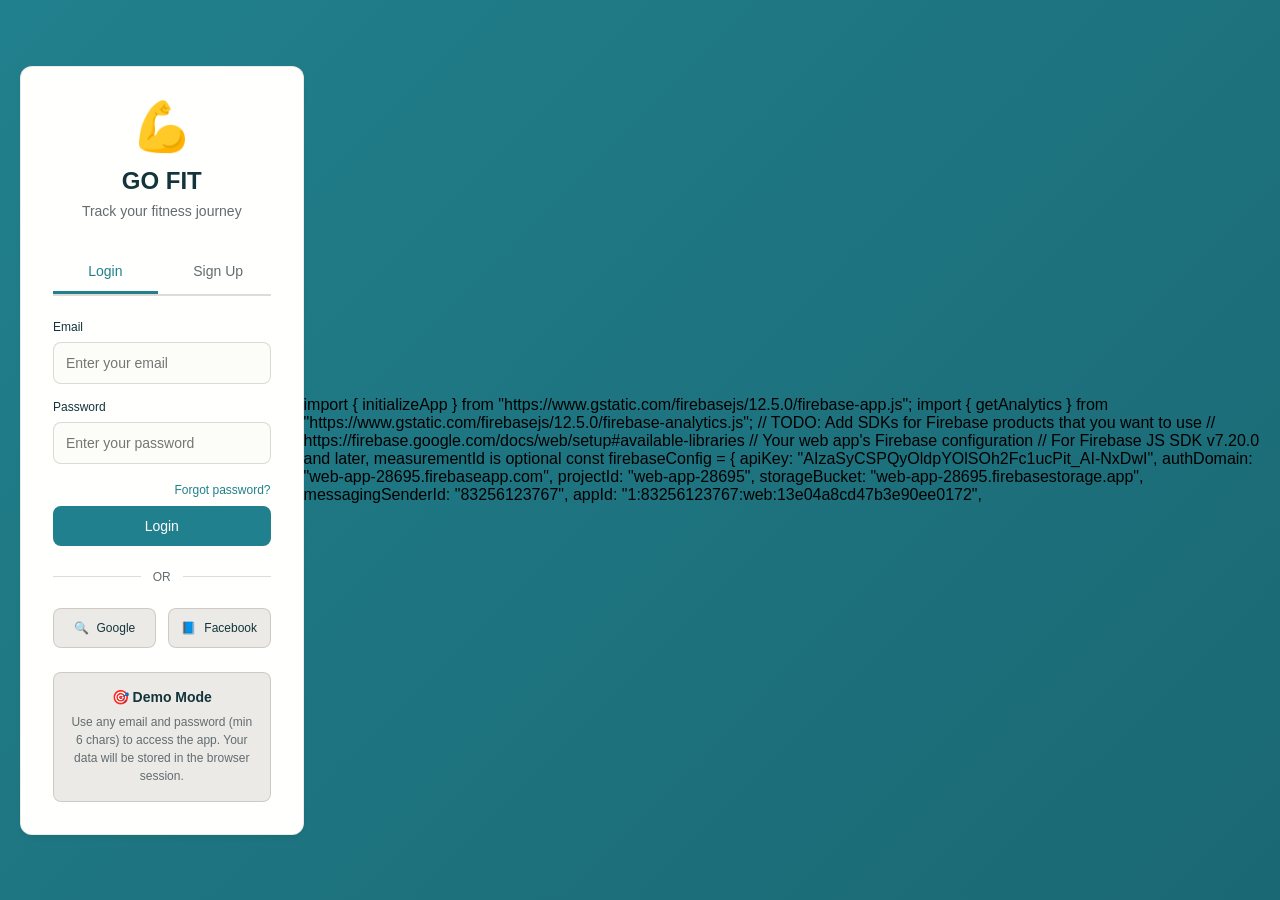
==== commit 819b4c6b: "Update index.html" ====
--- a/index.html
+++ b/index.html
@@ -288,5 +288,29 @@
     </div>
 
     <script src="script.js"></script>
+    <script type="module">
+  import { initializeApp } from "https://www.gstatic.com/firebasejs/12.5.0/firebase-app.js";
+  import { getAuth, onAuthStateChanged, signOut } from "https://www.gstatic.com/firebasejs/12.5.0/firebase-auth.js";
+
+  const firebaseConfig = {
+      apiKey: "AIzaSyCSPQyOldpYOlSOh2Fc1ucPit_AI-NxDwI",
+    authDomain: "web-app-28695.firebaseapp.com",
+    projectId: "web-app-28695",
+    storageBucket: "web-app-28695.firebasestorage.app",
+    messagingSenderId: "83256123767",
+    appId: "1:83256123767:web:13e04a8cd47b3e90ee0172",
+  };
+
+  const app = initializeApp(firebaseConfig);
+  const auth = getAuth(app);
+
+  onAuthStateChanged(auth, (user) => {
+    if (!user) location.href = "index.html";
+  });
+
+  window.logout = async () => { await signOut(auth); location.href = "index.html"; };
+</script>
+
 </body>
 </html>
+
